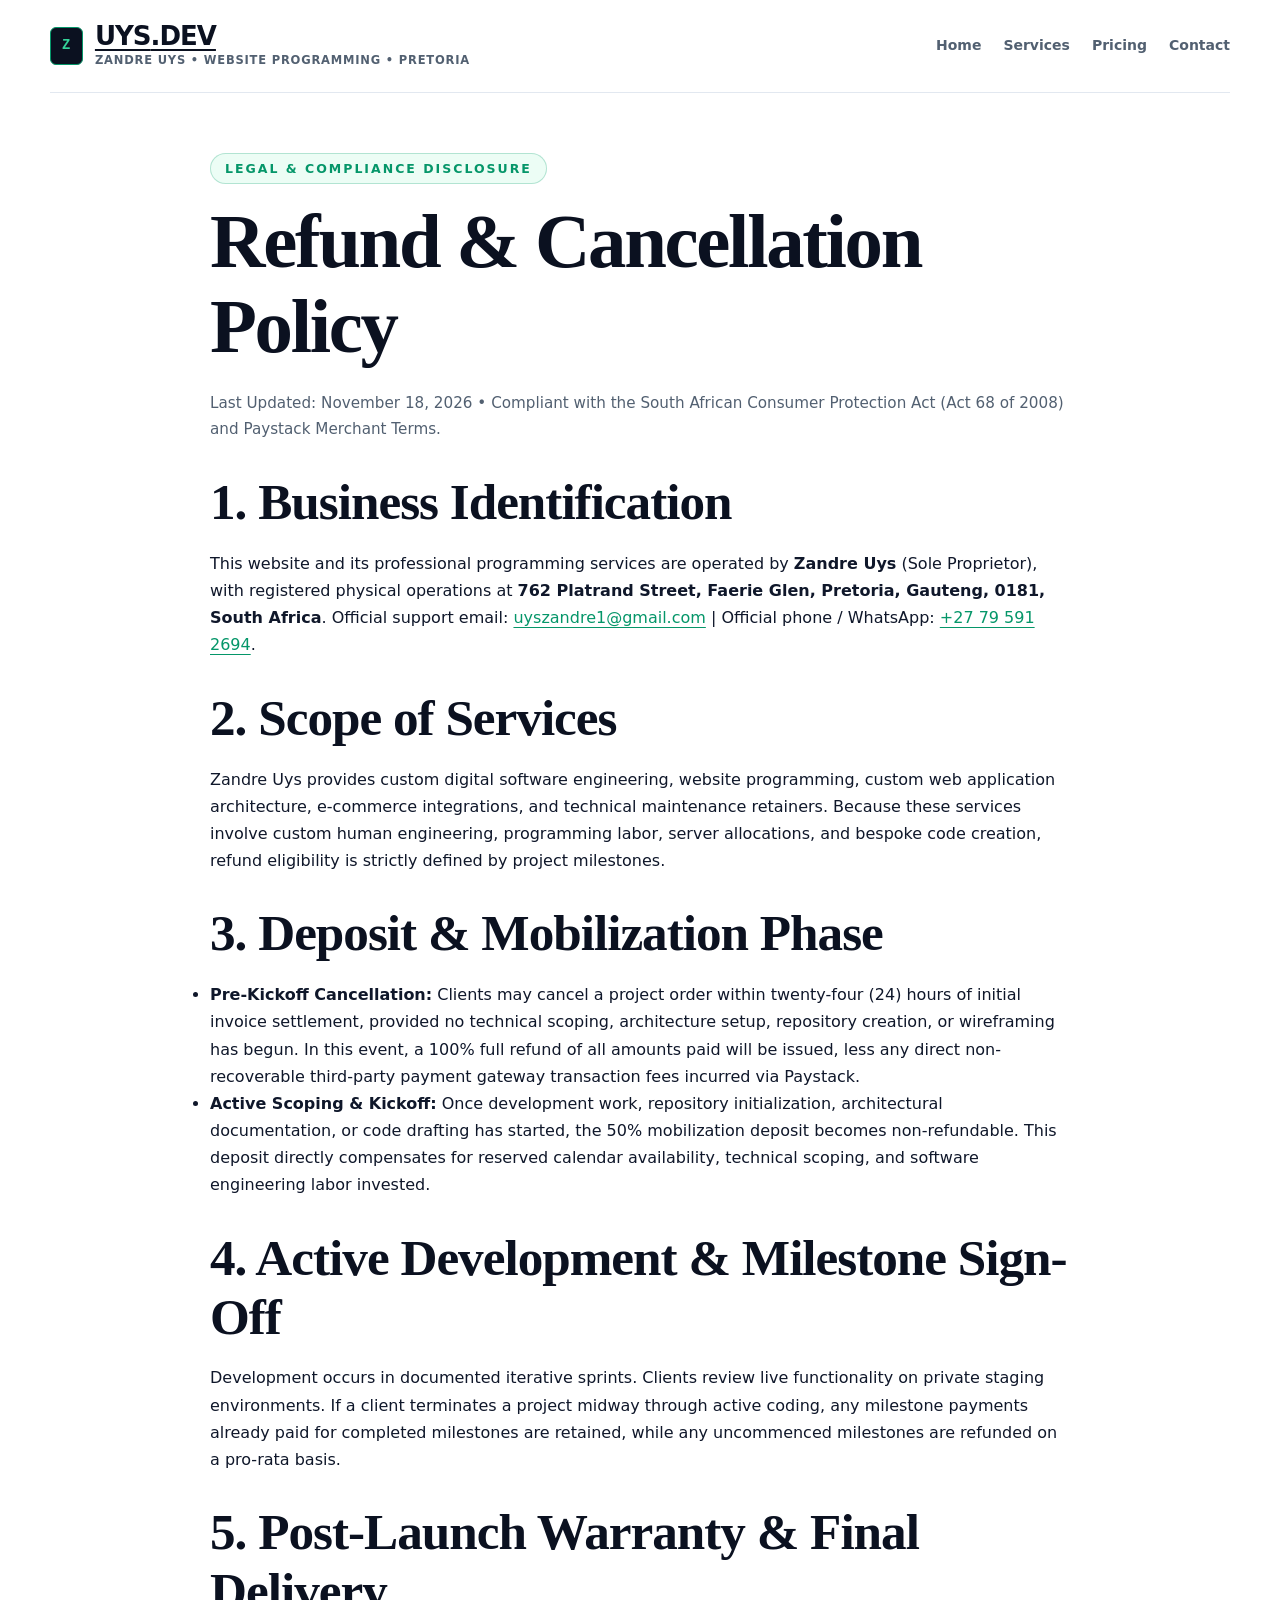
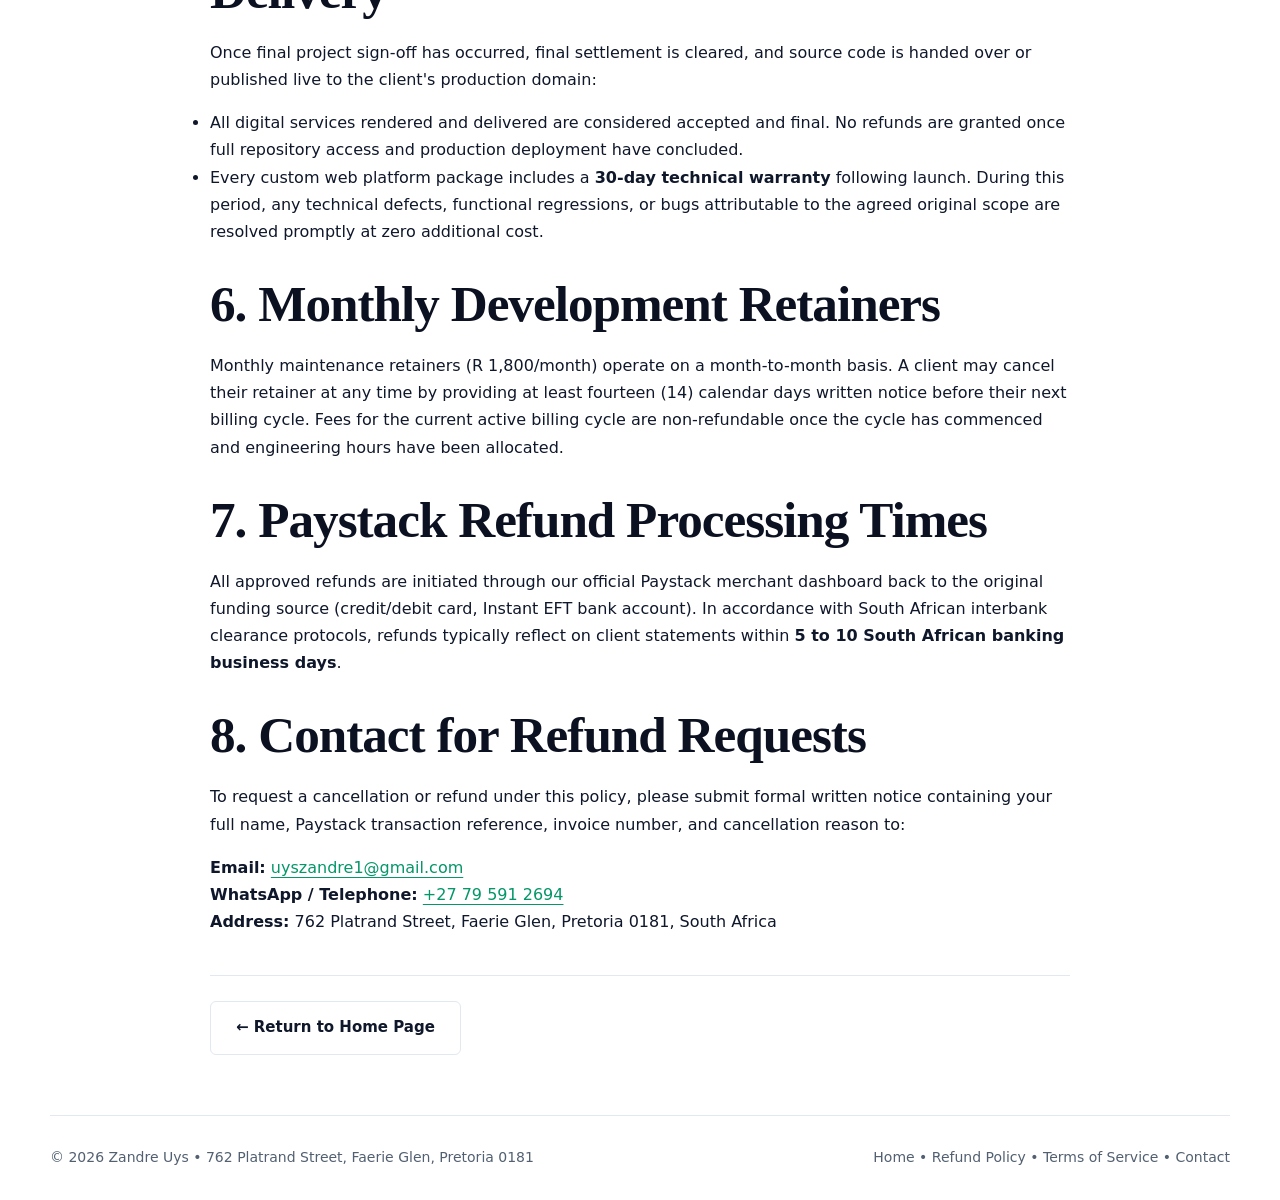
==== refund-policy.html @ 192be950 "Initial commit: Zandre Uys Website Programming (UYS.DEV)" ====
<!DOCTYPE html>
<html lang="en">
<head>
  <meta charset="UTF-8">
  <meta name="viewport" content="width=device-width, initial-scale=1.0">
  <title>Refund &amp; Cancellation Policy &bull; Zandre Uys Website Programming</title>
  <meta name="description" content="Official Refund and Cancellation Policy for Zandre Uys Website Programming. Compliant with the South African Consumer Protection Act (CPA) and Paystack merchant standards.">
  <link rel="icon" type="image/svg+xml" href="data:image/svg+xml,<svg xmlns='http://www.w3.org/2000/svg' viewBox='0 0 100 100'><rect width='100' height='100' rx='22' fill='%230b1120'/><path d='M28 28 H72 L36 72 H72' stroke='%23059669' stroke-width='10' stroke-linecap='round' stroke-linejoin='round' fill='none'/><circle cx='70' cy='32' r='4' fill='%230284c7'/></svg>">
  <link rel="stylesheet" href="/styles.css">
</head>
<body>
  <div class="wrap">
    <header>
      <div class="brand-wrapper">
        <div class="brand-logo-mark">Z</div>
        <div class="brand-names">
          <a class="wordmark" href="/">UYS<span>.DEV</span></a>
          <span class="brand-sub">Zandre Uys &bull; Website Programming &bull; Pretoria</span>
        </div>
      </div>
      <nav>
        <a href="/">Home</a>
        <a href="/#services">Services</a>
        <a href="/#pricing">Pricing</a>
        <a href="/#contact">Contact</a>
      </nav>
    </header>

    <main class="policy-page">
      <span class="eyebrow">LEGAL &amp; COMPLIANCE DISCLOSURE</span>
      <h1>Refund &amp; Cancellation Policy</h1>
      <p style="color: var(--text-muted); font-size: 0.95rem; margin-bottom: 30px;">
        Last Updated: November 18, 2026 &bull; Compliant with the South African Consumer Protection Act (Act 68 of 2008) and Paystack Merchant Terms.
      </p>

      <section style="margin-bottom: 30px;">
        <h2>1. Business Identification</h2>
        <p>
          This website and its professional programming services are operated by <strong>Zandre Uys</strong> (Sole Proprietor), 
          with registered physical operations at <strong>762 Platrand Street, Faerie Glen, Pretoria, Gauteng, 0181, South Africa</strong>. 
          Official support email: <a href="mailto:uyszandre1@gmail.com">uyszandre1@gmail.com</a> | Official phone / WhatsApp: <a href="tel:+27795912694">+27 79 591 2694</a>.
        </p>
      </section>

      <section style="margin-bottom: 30px;">
        <h2>2. Scope of Services</h2>
        <p>
          Zandre Uys provides custom digital software engineering, website programming, custom web application architecture, 
          e-commerce integrations, and technical maintenance retainers. Because these services involve custom human engineering, 
          programming labor, server allocations, and bespoke code creation, refund eligibility is strictly defined by project milestones.
        </p>
      </section>

      <section style="margin-bottom: 30px;">
        <h2>3. Deposit &amp; Mobilization Phase</h2>
        <ul>
          <li><strong>Pre-Kickoff Cancellation:</strong> Clients may cancel a project order within twenty-four (24) hours of initial invoice settlement, provided no technical scoping, architecture setup, repository creation, or wireframing has begun. In this event, a 100% full refund of all amounts paid will be issued, less any direct non-recoverable third-party payment gateway transaction fees incurred via Paystack.</li>
          <li><strong>Active Scoping &amp; Kickoff:</strong> Once development work, repository initialization, architectural documentation, or code drafting has started, the 50% mobilization deposit becomes non-refundable. This deposit directly compensates for reserved calendar availability, technical scoping, and software engineering labor invested.</li>
        </ul>
      </section>

      <section style="margin-bottom: 30px;">
        <h2>4. Active Development &amp; Milestone Sign-Off</h2>
        <p>
          Development occurs in documented iterative sprints. Clients review live functionality on private staging environments. 
          If a client terminates a project midway through active coding, any milestone payments already paid for completed milestones are retained, 
          while any uncommenced milestones are refunded on a pro-rata basis.
        </p>
      </section>

      <section style="margin-bottom: 30px;">
        <h2>5. Post-Launch Warranty &amp; Final Delivery</h2>
        <p>
          Once final project sign-off has occurred, final settlement is cleared, and source code is handed over or published live to the client's production domain:
        </p>
        <ul>
          <li>All digital services rendered and delivered are considered accepted and final. No refunds are granted once full repository access and production deployment have concluded.</li>
          <li>Every custom web platform package includes a <strong>30-day technical warranty</strong> following launch. During this period, any technical defects, functional regressions, or bugs attributable to the agreed original scope are resolved promptly at zero additional cost.</li>
        </ul>
      </section>

      <section style="margin-bottom: 30px;">
        <h2>6. Monthly Development Retainers</h2>
        <p>
          Monthly maintenance retainers (R 1,800/month) operate on a month-to-month basis. A client may cancel their retainer at any time 
          by providing at least fourteen (14) calendar days written notice before their next billing cycle. Fees for the current active billing cycle 
          are non-refundable once the cycle has commenced and engineering hours have been allocated.
        </p>
      </section>

      <section style="margin-bottom: 30px;">
        <h2>7. Paystack Refund Processing Times</h2>
        <p>
          All approved refunds are initiated through our official Paystack merchant dashboard back to the original funding source 
          (credit/debit card, Instant EFT bank account). In accordance with South African interbank clearance protocols, refunds 
          typically reflect on client statements within <strong>5 to 10 South African banking business days</strong>.
        </p>
      </section>

      <section style="margin-bottom: 30px;">
        <h2>8. Contact for Refund Requests</h2>
        <p>
          To request a cancellation or refund under this policy, please submit formal written notice containing your full name, 
          Paystack transaction reference, invoice number, and cancellation reason to:
        </p>
        <p style="margin-top: 15px;">
          <strong>Email:</strong> <a href="mailto:uyszandre1@gmail.com">uyszandre1@gmail.com</a><br>
          <strong>WhatsApp / Telephone:</strong> <a href="tel:+27795912694">+27 79 591 2694</a><br>
          <strong>Address:</strong> 762 Platrand Street, Faerie Glen, Pretoria 0181, South Africa
        </p>
      </section>

      <div style="margin-top: 40px; border-top: 1px solid var(--border); padding-top: 25px;">
        <a href="/" class="button outline">&larr; Return to Home Page</a>
      </div>
    </main>

    <footer>
      <div>&copy; 2026 Zandre Uys &bull; 762 Platrand Street, Faerie Glen, Pretoria 0181</div>
      <div>
        <a href="/">Home</a> &bull; 
        <a href="/refund-policy.html">Refund Policy</a> &bull; 
        <a href="/terms.html">Terms of Service</a> &bull; 
        <a href="/#contact">Contact</a>
      </div>
    </footer>
  </div>
</body>
</html>
---- styles.css ----
:root {
  --primary: #059669;        /* Electric Emerald */
  --primary-hover: #047857;
  --primary-light: #ecfdf5;
  --primary-glow: rgba(5, 150, 105, 0.15);
  --accent: #0284c7;         /* Tech Cyan / Cobalt */
  --accent-light: #f0f9ff;
  --dark: #0b1120;          /* Deep Tech Slate */
  --dark-surface: #111c34;
  --dark-border: #1e293b;
  --text-main: #0f172a;
  --text-muted: #526071;
  --surface: #f8fafc;
  --surface-alt: #f1f5f9;
  --border: #e2e8f0;
  --card-bg: #ffffff;
  --radius-sm: 6px;
  --radius: 10px;
  --radius-lg: 16px;
  --shadow-sm: 0 1px 3px rgba(11, 17, 32, 0.05);
  --shadow-md: 0 6px 16px rgba(11, 17, 32, 0.08);
  --shadow-lg: 0 14px 34px rgba(11, 17, 32, 0.12);
  --font-serif: 'Playfair Display', Georgia, serif;
  --font-sans: 'Plus Jakarta Sans', system-ui, -apple-system, BlinkMacSystemFont, 'Segoe UI', Roboto, sans-serif;
  --font-mono: ui-monospace, SFMono-Regular, Menlo, Monaco, Consolas, "Liberation Mono", monospace;
}

*, *::before, *::after {
  box-sizing: border-box;
  margin: 0;
  padding: 0;
}

html {
  scroll-behavior: smooth;
  scroll-padding-top: 35px;
}

body {
  margin: 0;
  background: #ffffff;
  color: var(--text-main);
  font: 16px/1.7 var(--font-sans);
  -webkit-font-smoothing: antialiased;
}

a {
  color: var(--primary);
  text-underline-offset: 4px;
  transition: all 0.15s ease;
}

a:hover {
  color: var(--primary-hover);
}

a:focus-visible,
summary:focus-visible {
  outline: 3px solid var(--primary);
  outline-offset: 4px;
}

.skip {
  position: absolute;
  top: -999px;
  left: 20px;
  background: var(--dark);
  color: #ffffff;
  padding: 8px 14px;
  font-weight: 700;
  z-index: 999;
}
.skip:focus {
  top: 15px;
}

.wrap {
  width: min(1180px, calc(100% - 48px));
  margin: auto;
}

/* Announcement Top Bar */
.top-announcement {
  background: var(--dark);
  color: #94a3b8;
  font-size: 13px;
  padding: 9px 16px;
  text-align: center;
  border-bottom: 1px solid rgba(255, 255, 255, 0.08);
}
.top-announcement strong {
  color: #f8fafc;
}

/* Header */
header {
  padding: 22px 0;
  display: flex;
  align-items: center;
  justify-content: space-between;
  gap: 25px;
  border-bottom: 1px solid var(--border);
}

.brand-wrapper {
  display: flex;
  align-items: center;
  gap: 12px;
  text-decoration: none;
}

.brand-logo-mark {
  background: var(--dark);
  color: #34d399;
  border: 1.5px solid #059669;
  font-family: var(--font-mono);
  font-weight: 800;
  font-size: 14px;
  padding: 6px 11px;
  border-radius: var(--radius-sm);
  letter-spacing: 0.5px;
}

.brand-names {
  display: flex;
  flex-direction: column;
}

.wordmark {
  font-size: 26px;
  letter-spacing: -1px;
  font-weight: 900;
  color: var(--dark);
  line-height: 1.1;
}

.brand-sub {
  font-size: 11.5px;
  color: var(--text-muted);
  font-weight: 600;
  text-transform: uppercase;
  letter-spacing: 0.8px;
}

nav {
  display: flex;
  gap: 22px;
  flex-wrap: wrap;
  justify-content: flex-end;
  align-items: center;
}

nav a {
  text-decoration: none;
  font-size: 14px;
  font-weight: 600;
  color: var(--text-muted);
  transition: color 0.15s ease;
}

nav a:hover {
  color: var(--primary);
}

.nav-cta-btn {
  display: inline-block;
  padding: 9px 18px;
  background: var(--dark);
  color: #ffffff !important;
  font-size: 13px !important;
  font-weight: 700;
  text-decoration: none;
  border-radius: var(--radius-sm);
  border: 1px solid var(--dark);
  transition: all 0.2s ease;
}

.nav-cta-btn:hover {
  background: var(--primary);
  border-color: var(--primary);
  transform: translateY(-1px);
}

/* Hero Section */
.hero {
  padding: 82px 6% 72px;
  margin: 12px 0 0;
  background: 
    radial-gradient(ellipse at 50% 0%, rgba(5, 150, 105, 0.08) 0%, transparent 65%),
    var(--surface);
  border-top: 5px solid var(--primary);
  border-radius: var(--radius-lg) var(--radius-lg) 0 0;
  text-align: center;
}

.hero > div {
  max-width: 860px;
  margin: auto;
}

.eyebrow {
  font-size: 12.5px;
  letter-spacing: 2px;
  text-transform: uppercase;
  color: var(--primary);
  font-weight: 800;
  margin-bottom: 16px;
  display: inline-block;
  background: var(--primary-light);
  padding: 4px 14px;
  border-radius: 9999px;
  border: 1px solid rgba(5, 150, 105, 0.25);
}

h1 {
  font-family: var(--font-serif);
  font-size: clamp(2.8rem, 6vw, 5.2rem);
  line-height: 1.1;
  letter-spacing: -0.03em;
  margin: 0 0 22px;
  color: var(--dark);
  font-weight: 700;
}

h1 span {
  color: var(--primary);
  position: relative;
}

.intro {
  font-size: 18px;
  color: var(--text-muted);
  max-width: 660px;
  line-height: 1.7;
}

.hero .intro {
  margin: 0 auto 34px;
  max-width: 650px;
}

/* Buttons */
.btn-group {
  display: flex;
  gap: 12px;
  justify-content: center;
  flex-wrap: wrap;
}

.button {
  display: inline-flex;
  align-items: center;
  gap: 8px;
  padding: 13px 25px;
  background: var(--dark);
  color: #ffffff;
  text-decoration: none;
  font-size: 15px;
  font-weight: 700;
  border-radius: var(--radius-sm);
  border: 1px solid var(--dark);
  transition: all 0.2s ease;
  cursor: pointer;
}

.button:hover {
  background: #1e293b;
  color: #ffffff;
  transform: translateY(-2px);
  box-shadow: var(--shadow-md);
}

.button.primary-accent {
  background: var(--primary);
  border-color: var(--primary);
}

.button.primary-accent:hover {
  background: var(--primary-hover);
  border-color: var(--primary-hover);
}

.button.whatsapp-btn {
  background: #059669;
  border-color: #059669;
}

.button.whatsapp-btn:hover {
  background: #047857;
  border-color: #047857;
}

.button.outline {
  background: #ffffff;
  color: var(--text-main);
  border-color: var(--border);
}

.button.outline:hover {
  border-color: var(--primary);
  color: var(--primary);
}

/* Feature Strip */
.strip {
  display: flex;
  justify-content: space-around;
  gap: 20px;
  flex-wrap: wrap;
  background: var(--dark);
  color: #ffffff;
  padding: 18px 24px;
  font-size: 13px;
  font-weight: 700;
  letter-spacing: 0.8px;
  text-transform: uppercase;
  border-radius: 0 0 var(--radius-lg) var(--radius-lg);
}

.strip span::before {
  content: "⚡ ";
  color: #34d399;
}

/* Sections */
.section {
  padding: 75px 0;
}

.section-top {
  margin-bottom: 38px;
}

.section-top > .eyebrow {
  margin-bottom: 12px;
}

.section-top > div {
  max-width: 840px;
}

h2 {
  font-family: var(--font-serif);
  font-size: clamp(2.2rem, 4vw, 3.2rem);
  line-height: 1.15;
  letter-spacing: -1px;
  margin: 0 0 18px;
  color: var(--dark);
  font-weight: 700;
}

h3 {
  font-size: 20px;
  line-height: 1.35;
  margin: 14px 0 10px;
  letter-spacing: -0.4px;
  color: var(--dark);
}

p {
  margin: 0 0 16px;
}

/* Tech Tags */
.tech-tag {
  display: inline-block;
  font-family: var(--font-mono);
  font-size: 12px;
  font-weight: 600;
  background: var(--surface-alt);
  color: #334155;
  padding: 2px 8px;
  border-radius: 4px;
  border: 1px solid var(--border);
  margin-right: 4px;
  margin-bottom: 4px;
}

/* About Section */
#about {
  display: block;
  max-width: 880px;
  padding-bottom: 45px;
}

.about-card {
  margin-top: 26px;
  padding: 22px 26px;
  background: var(--surface);
  border-left: 4px solid var(--primary);
  border-top: 1px solid var(--border);
  border-right: 1px solid var(--border);
  border-bottom: 1px solid var(--border);
  border-radius: 0 var(--radius) var(--radius) 0;
  font-size: 15px;
  line-height: 1.7;
}

/* Services Section */
#services {
  border-top: 1px solid var(--border);
}

.services {
  display: grid;
  grid-template-columns: repeat(3, 1fr);
  gap: 28px;
}

.service {
  padding: 26px;
  background: var(--surface);
  border: 1px solid var(--border);
  border-top: 4px solid var(--primary);
  border-radius: var(--radius);
  transition: all 0.2s ease;
}

.service:hover {
  transform: translateY(-4px);
  border-color: var(--primary);
  box-shadow: var(--shadow-md);
  background: #ffffff;
}

.service p {
  color: var(--text-muted);
  margin: 0 0 14px;
  font-size: 15px;
}

.number {
  color: var(--primary);
  font-size: 13px;
  font-weight: 800;
  letter-spacing: 1.5px;
  font-family: var(--font-mono);
}

/* Pricing Section (Dark High-Impact Container) */
#pricing {
  padding: 45px 50px;
  background: var(--dark);
  color: #ffffff;
  margin: 0 0 75px;
  border-radius: var(--radius-lg);
  position: relative;
  overflow: hidden;
}

#pricing::before {
  content: "";
  position: absolute;
  top: -80px;
  right: -80px;
  width: 260px;
  height: 260px;
  background: radial-gradient(circle, rgba(5, 150, 105, 0.25) 0%, transparent 70%);
  pointer-events: none;
}

#pricing .section-top {
  margin: 0 0 34px;
  display: grid;
  grid-template-columns: 1fr 2fr;
  gap: 40px;
}

#pricing .eyebrow {
  background: rgba(5, 150, 105, 0.2);
  color: #34d399;
  border-color: rgba(5, 150, 105, 0.4);
}

#pricing h2 {
  color: #ffffff;
}

#pricing .intro,
#pricing p {
  color: #cbd5e1;
  font-size: 16px;
}

.pricing-cards-grid {
  display: grid;
  grid-template-columns: repeat(3, 1fr);
  gap: 22px;
  margin-top: 32px;
}

.pricing-item {
  background: rgba(255, 255, 255, 0.05);
  border: 1px solid rgba(255, 255, 255, 0.12);
  border-radius: var(--radius);
  padding: 26px 22px;
  display: flex;
  flex-direction: column;
  position: relative;
  transition: all 0.2s ease;
}

.pricing-item:hover {
  background: rgba(255, 255, 255, 0.08);
  border-color: rgba(255, 255, 255, 0.25);
  transform: translateY(-3px);
}

.pricing-item.highlighted {
  border-color: #34d399;
  background: rgba(5, 150, 105, 0.18);
  box-shadow: 0 8px 24px rgba(5, 150, 105, 0.25);
}

.highlight-badge {
  position: absolute;
  top: -12px;
  left: 50%;
  transform: translateX(-50%);
  background: #34d399;
  color: var(--dark);
  font-size: 11px;
  font-weight: 800;
  text-transform: uppercase;
  letter-spacing: 1px;
  padding: 3px 12px;
  border-radius: 9999px;
}

.pricing-item-title {
  font-size: 17px;
  font-weight: 700;
  color: #ffffff;
  margin-bottom: 6px;
}

.pricing-item-cost {
  font-family: var(--font-serif);
  font-size: 30px;
  font-weight: 700;
  color: #34d399;
  margin: 6px 0 12px;
}

.pricing-item-desc {
  font-size: 14px;
  color: #94a3b8;
  margin-bottom: 18px;
  line-height: 1.5;
  flex-grow: 1;
}

.pricing-item-list {
  list-style: none;
  font-size: 13.5px;
  color: #e2e8f0;
  border-top: 1px solid rgba(255, 255, 255, 0.1);
  padding-top: 14px;
}

.pricing-item-list li {
  padding: 4px 0;
  display: flex;
  align-items: center;
  gap: 8px;
}

.pricing-item-list li::before {
  content: "✓";
  color: #34d399;
  font-weight: 800;
  font-size: 13px;
}

/* Process Section */
.process {
  background: var(--surface);
  border-block: 1px solid var(--border);
}

.process .section {
  padding: 70px 0;
}

.steps {
  display: grid;
  grid-template-columns: repeat(3, 1fr);
  gap: 25px;
}

.steps > div {
  padding: 26px;
  background: #ffffff;
  border: 1px solid var(--border);
  border-radius: var(--radius);
  box-shadow: var(--shadow-sm);
}

.steps p {
  color: var(--text-muted);
  margin-bottom: 0;
  font-size: 15px;
}

/* Portfolio Work */
.work-grid {
  display: grid;
  grid-template-columns: repeat(3, 1fr);
  gap: 24px;
  margin-top: 10px;
}

.work-card {
  border: 1px solid var(--border);
  background: #ffffff;
  padding: 24px;
  border-radius: var(--radius);
  box-shadow: var(--shadow-sm);
  transition: transform 0.2s ease, border-color 0.2s ease, box-shadow 0.2s ease;
}

.work-card:hover {
  border-color: var(--primary);
  transform: translateY(-4px);
  box-shadow: var(--shadow-md);
}

.work-tag {
  font-size: 11.5px;
  font-weight: 800;
  color: var(--primary);
  letter-spacing: 1px;
  text-transform: uppercase;
  background: var(--primary-light);
  padding: 3px 8px;
  border-radius: 4px;
  font-family: var(--font-mono);
}

.work-card h3 {
  font-size: 18px;
  margin: 10px 0 10px;
  color: var(--dark);
}

.work-card p {
  font-size: 14px;
  color: var(--text-muted);
  margin: 0 0 12px;
  line-height: 1.6;
}

/* Policies Accordion Cards */
.project {
  display: grid;
  grid-template-columns: 1fr 1fr;
  gap: 20px;
  align-items: start;
}

.project details {
  border: 1px solid var(--border);
  border-radius: var(--radius);
  padding: 24px;
  background: #ffffff;
  scroll-margin-top: 25px;
  box-shadow: var(--shadow-sm);
}

.project #terms,
.project #privacy {
  grid-column: 1 / -1;
}

summary {
  font-size: 18px;
  font-weight: 700;
  color: var(--dark);
  cursor: pointer;
  user-select: none;
}

summary::marker {
  color: var(--primary);
}

details p {
  color: var(--text-muted);
  margin: 16px 0 0;
  font-size: 15px;
  line-height: 1.7;
}

details ul,
details ol {
  margin: 12px 0 0 20px;
  color: var(--text-muted);
  font-size: 15px;
}

details li {
  margin-bottom: 6px;
}

/* Contact Section */
.contact {
  background: var(--surface-alt);
  border-top: 4px solid var(--primary);
}

.contact-grid {
  display: grid;
  grid-template-columns: 1fr 1fr;
  gap: 55px;
  align-items: start;
}

.contact p {
  max-width: 440px;
  color: var(--text-muted);
  font-size: 16px;
}

.contact-list {
  display: grid;
  align-content: start;
  gap: 16px;
}

.contact-list > div {
  padding: 18px 22px;
  background: #ffffff;
  border-left: 4px solid var(--primary);
  border-top: 1px solid var(--border);
  border-right: 1px solid var(--border);
  border-bottom: 1px solid var(--border);
  border-radius: 0 var(--radius) var(--radius) 0;
  box-shadow: var(--shadow-sm);
  min-width: 0;
}

.label {
  display: block;
  font-size: 12px;
  color: var(--text-muted);
  margin-bottom: 5px;
  font-weight: 700;
  text-transform: uppercase;
  letter-spacing: 0.8px;
}

.contact-list a {
  font-size: 17px;
  font-weight: 600;
  overflow-wrap: anywhere;
}

.contact-list address {
  font-style: normal;
  font-size: 15.5px;
  line-height: 1.5;
  color: var(--dark);
}

/* Project Enquiry Form */
.enquiry-form-wrap {
  margin-top: 26px;
  padding: 24px;
  background: #ffffff;
  border: 1px solid var(--border);
  border-radius: var(--radius);
  box-shadow: var(--shadow-sm);
}

.enquiry-form-wrap h3 {
  margin-top: 0;
  font-size: 18px;
}

.form-field {
  margin-bottom: 14px;
}

.form-field label {
  display: block;
  font-size: 12.5px;
  font-weight: 700;
  color: var(--text-muted);
  margin-bottom: 4px;
  text-transform: uppercase;
  letter-spacing: 0.5px;
}

.form-field input,
.form-field select,
.form-field textarea {
  width: 100%;
  padding: 10px 14px;
  border: 1px solid var(--border);
  background: #ffffff;
  color: var(--text-main);
  font: 15px var(--font-sans);
  border-radius: var(--radius-sm);
}

.form-field input:focus,
.form-field select:focus,
.form-field textarea:focus {
  outline: 2px solid var(--primary);
  border-color: var(--primary);
}

/* Standalone Policy Pages */
.policy-page {
  max-width: 860px;
  margin: auto;
  padding: 60px 0;
}

.policy-page h2 {
  margin-top: 10px;
}

/* Footer */
footer {
  padding: 30px 0;
  display: flex;
  justify-content: space-between;
  align-items: center;
  flex-wrap: wrap;
  gap: 15px;
  font-size: 14px;
  color: var(--text-muted);
  border-top: 1px solid var(--border);
}

footer a {
  color: var(--text-muted);
  text-decoration: none;
}

footer a:hover {
  color: var(--primary);
  text-decoration: underline;
}

/* Responsive */
@media (max-width: 900px) {
  .services,
  .steps,
  .pricing-cards-grid,
  .work-grid {
    grid-template-columns: 1fr;
  }
  #pricing .section-top,
  .contact-grid {
    grid-template-columns: 1fr;
    gap: 30px;
  }
  .project {
    grid-template-columns: 1fr;
  }
  header {
    flex-direction: column;
    align-items: flex-start;
  }
  nav {
    justify-content: flex-start;
  }
}
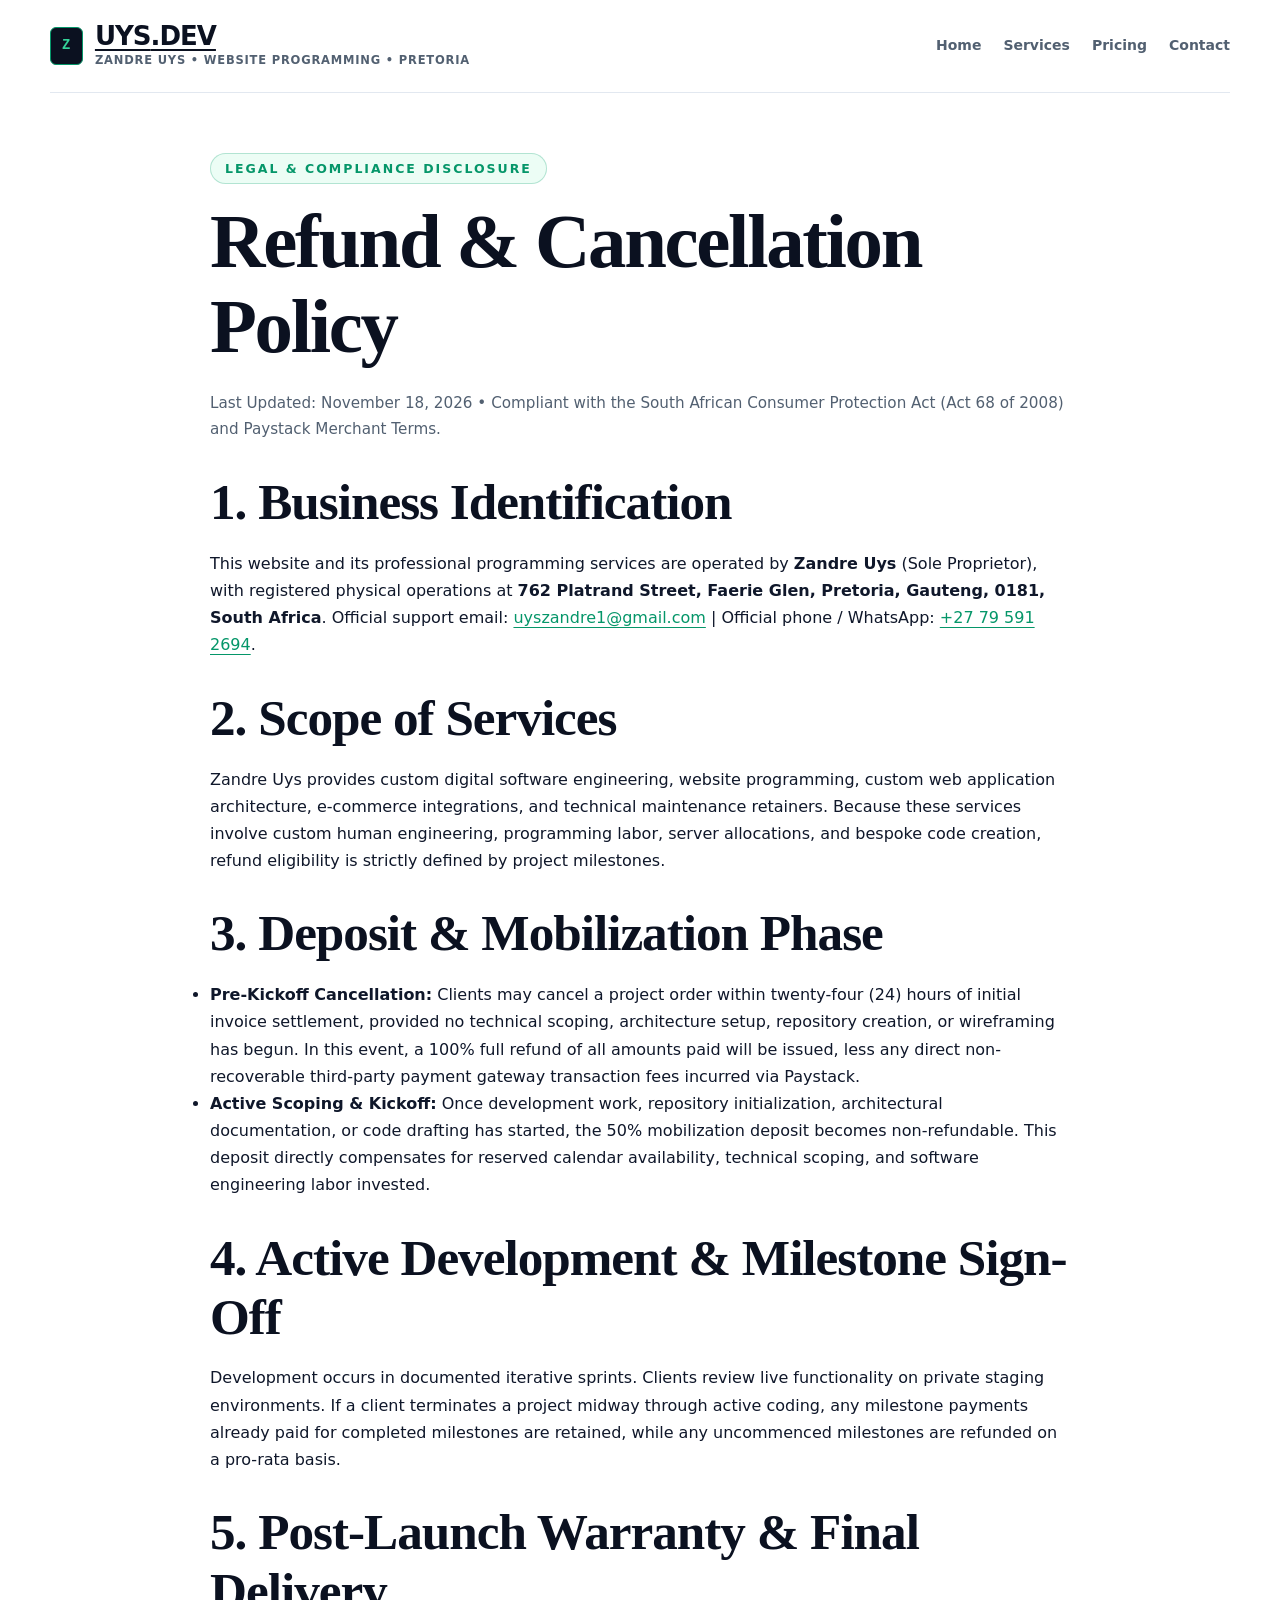
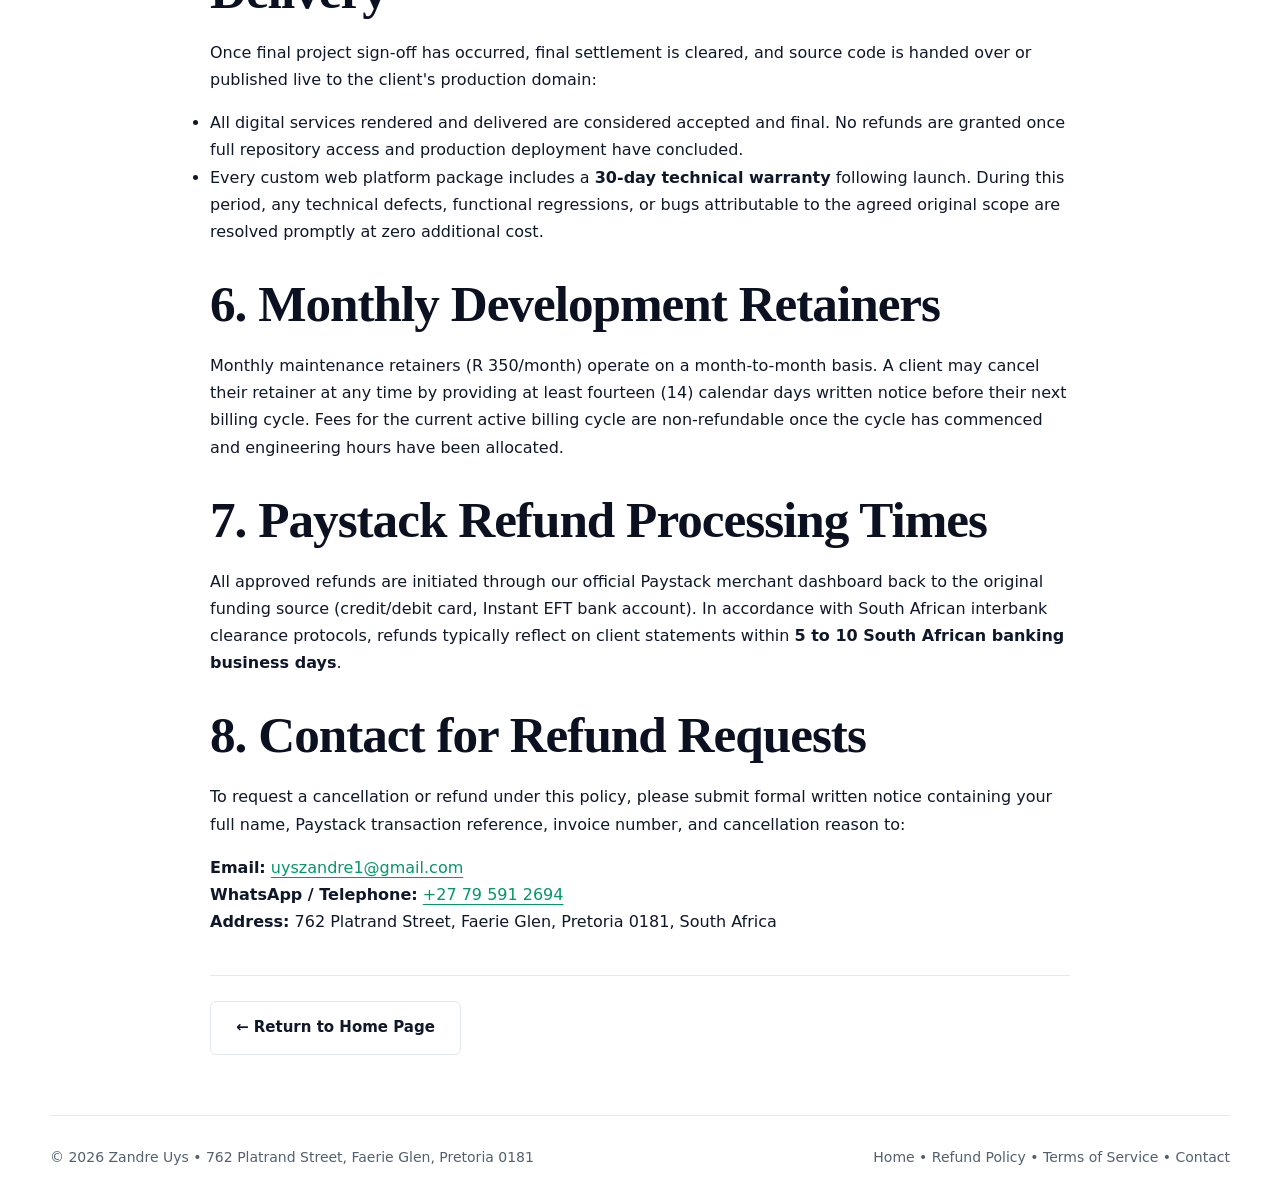
==== commit dd83365f: "Update pricing to affordable accessible tiers (R350 - R1600)" ====
--- a/refund-policy.html
+++ b/refund-policy.html
@@ -82,7 +82,7 @@
       <section style="margin-bottom: 30px;">
         <h2>6. Monthly Development Retainers</h2>
         <p>
-          Monthly maintenance retainers (R 1,800/month) operate on a month-to-month basis. A client may cancel their retainer at any time 
+          Monthly maintenance retainers (R 350/month) operate on a month-to-month basis. A client may cancel their retainer at any time 
           by providing at least fourteen (14) calendar days written notice before their next billing cycle. Fees for the current active billing cycle 
           are non-refundable once the cycle has commenced and engineering hours have been allocated.
         </p>
